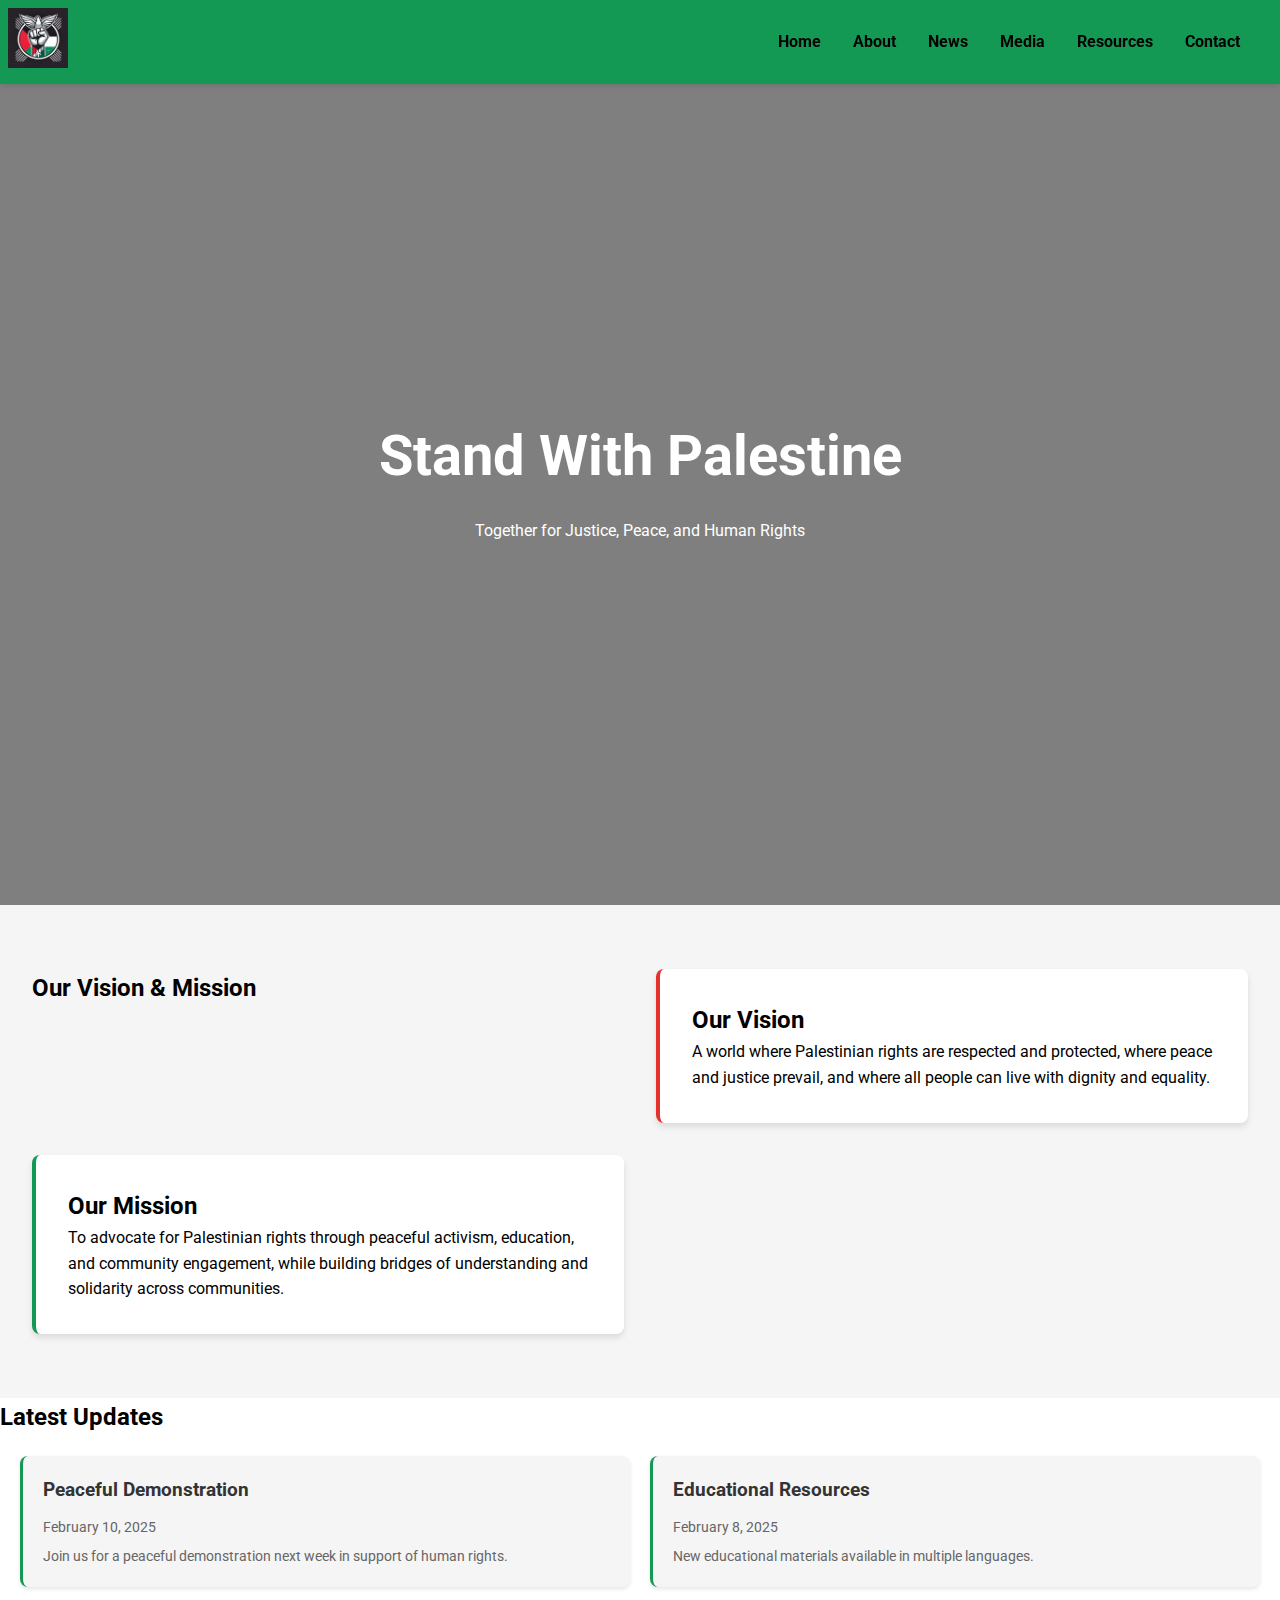
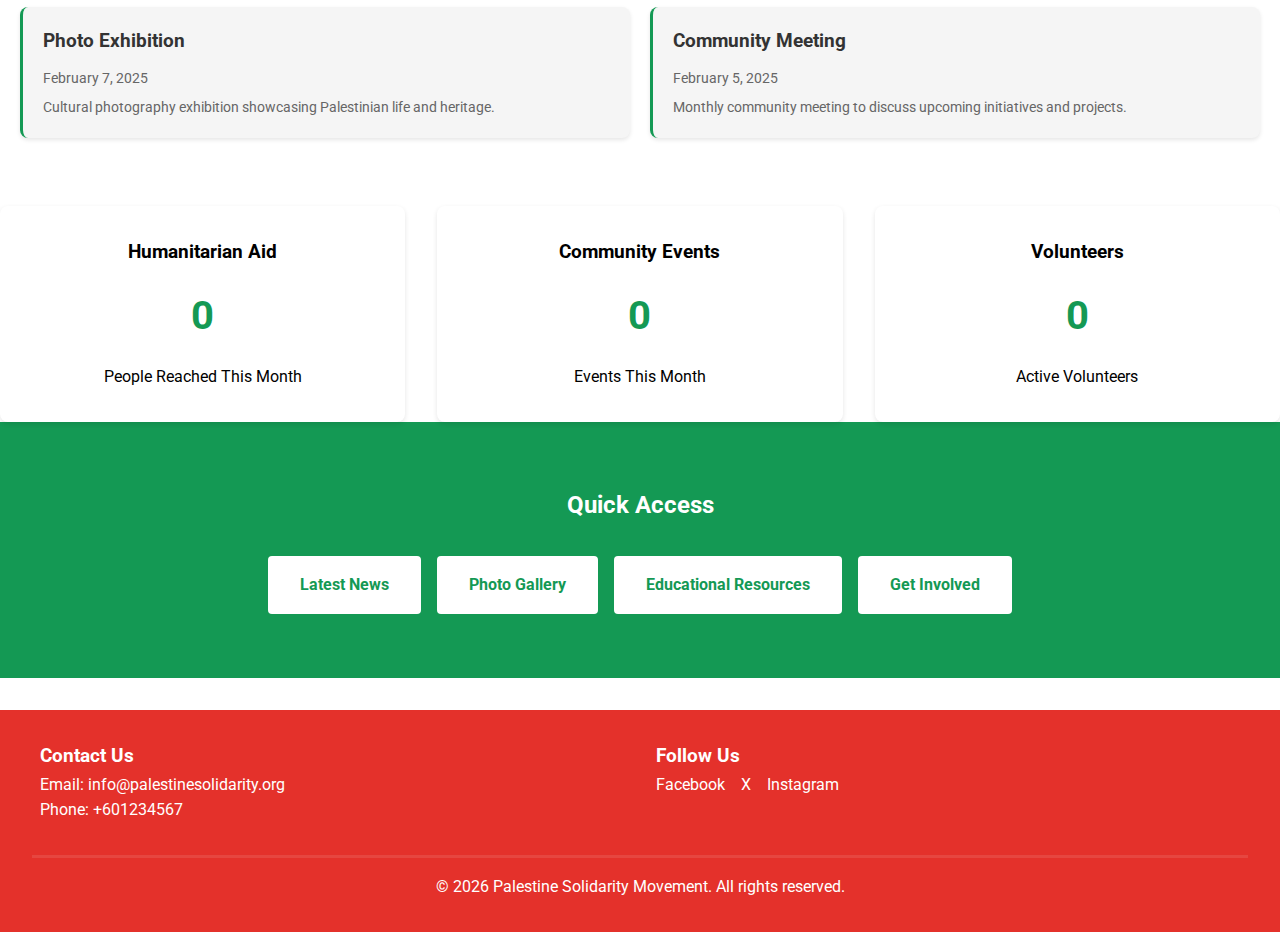
==== index.html @ ffd1c84c "Intial commit" ====
<!DOCTYPE html>
<html lang="en">
<head>
    <meta charset="UTF-8">
    <meta name="viewport" content="width=device-width, initial-scale=1.0">
    <title>Palestine Solidarity Movement</title>
    <link rel="stylesheet" href="css/style.css">
    <link href="https://fonts.googleapis.com/css2?family=Roboto:wght@400;700&display=swap" rel="stylesheet">
</head>
<body>
    <!-- Header Section: Contains the logo and navigation menu -->
    <header class="main-header">
        <!-- Logo container -->
        <div class="logo">
            <img src="image/logo.jpg" alt="Palestine Solidarity Logo" loading="lazy">
        </div>
        <!-- Navigation menu with mobile responsiveness -->
        <nav class="main-nav">
            <!-- Mobile menu button - only visible on small screens -->
            <button class="mobile-menu-btn" id="menuBtn" aria-label="Toggle navigation menu">☰</button>
            <!-- Navigation links -->
            <ul class="nav-links" id="navLinks">
                <li><a href="index.html" class="active" aria-current="page">Home</a></li>
                <li><a href="about.html">About</a></li>
                <li><a href="news.html">News</a></li>
                <li><a href="media.html">Media</a></li>
                <li><a href="resources.html">Resources</a></li>
                <li><a href="contact.html">Contact</a></li>
            </ul>
        </nav>
    </header>

    <!-- Hero Section -->
    <section class="hero">
        <div class="hero-content">
            <h1>Stand With Palestine</h1>
            <p>Together for Justice, Peace, and Human Rights</p>
        </div>
    </section>

    <!-- Vision & Mission Section -->
    <section class="vision-mission">
        <h2>Our Vision & Mission</h2>
        <div class="vision-box">
            <h2>Our Vision</h2>
            <p>A world where Palestinian rights are respected and protected, where peace and justice prevail, and where all people can live with dignity and equality.</p>
        </div>
        <div class="mission-box">
            <h2>Our Mission</h2>
            <p>To advocate for Palestinian rights through peaceful activism, education, and community engagement, while building bridges of understanding and solidarity across communities.</p>
        </div>
    </section>

    <!-- Latest Updates Section -->
    <section class="latest-updates">
        <div class="updates-container">
            <h2>Latest Updates</h2>
            <!-- Dynamic News Feed in 2x2 Grid -->
            <div class="news-grid" id="newsGrid">
                <div class="news-item">
                    <h3>Peaceful Demonstration</h3>
                    <p class="news-date">February 10, 2025</p>
                    <p class="news-excerpt">Join us for a peaceful demonstration next week in support of human rights.</p>
                </div>
                <div class="news-item">
                    <h3>Educational Resources</h3>
                    <p class="news-date">February 8, 2025</p>
                    <p class="news-excerpt">New educational materials available in multiple languages.</p>
                </div>
                <div class="news-item">
                    <h3>Photo Exhibition</h3>
                    <p class="news-date">February 7, 2025</p>
                    <p class="news-excerpt">Cultural photography exhibition showcasing Palestinian life and heritage.</p>
                </div>
                <div class="news-item">
                    <h3>Community Meeting</h3>
                    <p class="news-date">February 5, 2025</p>
                    <p class="news-excerpt">Monthly community meeting to discuss upcoming initiatives and projects.</p>
                </div>
            </div>
            
            <!-- Important Statistics -->
            <div class="statistics-grid">
                <div class="stat-card">
                    <h3>Humanitarian Aid</h3>
                    <div class="stat-number" id="aidNumber">0</div>
                    <p>People Reached This Month</p>
                </div>
                <div class="stat-card">
                    <h3>Community Events</h3>
                    <div class="stat-number" id="eventsNumber">0</div>
                    <p>Events This Month</p>
                </div>
                <div class="stat-card">
                    <h3>Volunteers</h3>
                    <div class="stat-number" id="volunteersNumber">0</div>
                    <p>Active Volunteers</p>
                </div>
            </div>
        </div>
    </section>

    <!-- Call to Action Section -->
    <section class="cta-section">
        <div class="cta-container">
            <h2>Quick Access</h2>      
            <div class="cta-buttons">
                <a href="news.html" class="cta-button">Latest News</a>
                <a href="media.html" class="cta-button">Photo Gallery</a>
                <a href="resources.html" class="cta-button">Educational Resources</a>
                <a href="contact.html" class="cta-button">Get Involved</a>
            </div>
        </div>
    </section>


    <!-- Footer -->
    <footer class="main-footer">
        <div class="footer-content">
            <div class="footer-section">
                <h3>Contact Us</h3>
                <p>Email: info@palestinesolidarity.org</p>
                <p>Phone: +601234567</p>
            </div>
            <div class="footer-section">
                <h3>Follow Us</h3>
                <div class="social-links">
                    <a href="https://www.facebook.com/palestinesolidarityuk/" class="social-link">Facebook</a>
                    <a href="https://x.com/PSCupdates?mx=2" class="social-link">X</a>
                    <a href="https://www.instagram.com/palestinesolidarityuk/" class="social-link">Instagram</a>
                </div>
            </div>
        </div>
        <div class="footer-bottom">
            <p>&copy; 2025 Palestine Solidarity Movement. All rights reserved.</p>
        </div>
    </footer>

    <script src="js/scripts.js"></script>
</body>
</html>
---- css/style.css ----
/* Color Variables - Define the main color scheme for the website */
:root {
    --palestine-red: #E4312b;    /* Used for highlighting and footer */
    --palestine-green: #149954;   /* Used for header and buttons */
    --palestine-black: #000000;   /* Used for text */
    --palestine-white: #FFFFFF;   /* Used for backgrounds */
    --shadow-light: 0 2px 5px rgba(0,0,0,0.1);  /* Subtle shadow */
    --shadow-medium: 0 4px 6px rgba(0,0,0,0.1);  /* Medium shadow */
}

/* Reset and Base Styles - Ensures consistent styling across browsers */
* {
    margin: 0;
    padding: 0;
    box-sizing: border-box; /* Include padding and border in element's total width and height */
}

/* Base body styles - Sets the foundation for the website's typography */
body {
    font-family: 'Roboto', sans-serif;  /* Modern, clean font */
    line-height: 1.6;                   /* Improved readability */
    color: var(--palestine-black);
    scroll-behavior: smooth;            /* Smooth scrolling for better UX */
}

.main-header {
    background-color: var(--palestine-green);
    padding: 0.5rem;
    box-shadow: 0 2px 5px rgba(0,0,0,0.1);
    position: fixed;
    width: 100%;
    top: 0;
    z-index: 1000;
    display: flex;
    align-items: center;  /* Aligns logo and nav items vertically */
    justify-content: space-between; /* Spaces logo and nav */
}

.logo img {
    width: 60px; /* Adjust size */
    height: auto;
    object-fit: cover;
}

.main-nav {
    display: flex;
    align-items: center; /* Ensures nav items align properly */
}

.nav-links {
    list-style: none;
    display: flex;
    align-items: center; /* Keeps all nav links aligned */
    margin: 0;
    padding: 0;
}

.nav-links li {
    margin-right: 2rem;
}

.nav-links a {
    text-decoration: none;
    color: var(--palestine-black);
    font-weight: bold;
    transition: color 0.3s;
}

.nav-links a:hover {
    color: var(--palestine-white);
}

.mobile-menu-btn {
    display: none;
}

/* Hero Section */
.hero {
    background: linear-gradient(rgba(0,0,0,0.5), rgba(0,0,0,0.5)), url('https://static.vecteezy.com/system/resources/previews/032/997/499/large_2x/crowd-protest-for-palestine-freedom-ai-generated-free-photo.jpg');
    background-size: cover;
    background-position: center;
    height: 95vh;
    display: flex;
    align-items: center;
    justify-content: center;
    text-align: center;
    color: var(--palestine-white);
    margin-top: 50px;
}

.hero-content h1 {
    font-size: 3.5rem;
    margin-bottom: 1rem;
}

/* Vision & Mission Section */
.vision-mission {
    display: grid;
    grid-template-columns: 1fr 1fr;
    gap: 2rem;
    padding: 4rem 2rem;
    background-color: #f5f5f5;
}

.vision-box, .mission-box {
    padding: 2rem;
    border-radius: 8px;
    background-color: var(--palestine-white);
    box-shadow: 0 4px 6px rgba(0,0,0,0.1);
}

.vision-box {
    border-left: 4px solid var(--palestine-red);
}

.mission-box {
    border-left: 4px solid var(--palestine-green);
}

/* Updates Section */
.updates {
    padding: 3rem 2rem;
    background-color: var(--palestine-white);
}

.updates h2 {
    text-align: center;
    margin-bottom: 2rem;
    color: var(--palestine-black);
}

.news1-container {
    display: grid;
    grid-template-columns: repeat(auto-fit, minmax(300px, 1fr));
    gap: 1.5rem;
    max-width: 1200px;
    margin: 0 auto;
}

.news-item {
    background-color: var(--palestine-white);
    border-radius: 8px;
    padding: 1.5rem;
    box-shadow: 0 2px 4px rgba(0,0,0,0.1);
    transition: transform 0.3s ease;
    border-left: 3px solid var(--palestine-green);
}

.news-item:hover {
    transform: translateY(-5px);
}

.news-item h3 {
    color: var(--palestine-black);
    margin-bottom: 0.5rem;
}

.news-item p {
    color: #666;
    font-size: 0.9rem;
}

.news-item .date {
    color: var(--palestine-green);
    font-size: 0.8rem;
    margin-top: 1rem;
}

/* Main Content Styles */
.main-content {
    padding: 2rem;
    max-width: 1200px;
    margin: 0 auto;
}

.featured-content {
    background-color: var(--palestine-white);
    padding: 2rem;
    border-radius: 8px;
    margin-bottom: 2rem;
    border-left: 4px solid var(--palestine-green);
}

/* Footer Styles */
.main-footer {
    background-color: var(--palestine-red);
    color: var(--palestine-white);
    padding: 2rem;
    margin-top: 2rem;
}

.footer-content {
    display: grid;
    grid-template-columns: repeat(auto-fit, minmax(250px, 1fr));
    gap: 2rem;
    max-width: 1200px;
    margin: 0 auto;
}

.social-links {
    display: flex;
    gap: 1rem;
}

.social-link {
    color: var(--palestine-white);
    text-decoration: none;
}

.footer-bottom {
    text-align: center;
    margin-top: 2rem;
    padding-top: 1rem;
    border-top: 3px solid rgba(255,255,255,0.1);
}

/* Responsive Design */
/* Large tablets and small desktops */
@media screen and (max-width: 1024px) {
    .vision-mission {
        grid-template-columns: 1fr;
        gap: 1.5rem;
        padding: 2rem 1.5rem;
    }

    .news1-container {
        grid-template-columns: repeat(2, 1fr);
    }
}

/* Tablets and large mobile devices */
@media screen and (max-width: 768px) {
    .mobile-menu-btn {
        display: block;
        background: none;
        border: none;
        color: var(--palestine-black);
        font-size: 1.5rem;
        cursor: pointer;
    }

    .nav-links {
        display: none;
        position: absolute;
        top: 100%;
        left: 0;
        width: 100%;
        background-color: var(--palestine-white);
        flex-direction: column;
        padding: 1rem;
    }

    .nav-links.active {
        display: flex;
    }

    .nav-links li {
        margin: 0.5rem 0;
    }

    .hero-content h1 {
        font-size: 2.5rem;
    }

    .news1-container {
        grid-template-columns: 1fr;
    }
}

/* Small mobile devices */
@media screen and (max-width: 480px) {
    .main-content {
        padding: 1rem;
    }

    .vision-mission {
        padding: 1rem;
    }

    .news-item {
        padding: 1rem;
    }

    .hero-content h1 {
        font-size: 2rem;
    }

    .featured-content {
        padding: 1.5rem;
    }
}

/* Statistics Grid Styles */
.statistics-grid {
    display: grid;
    grid-template-columns: repeat(auto-fit, minmax(200px, 1fr));
    gap: 2rem;
    margin-top: 3rem;
}

.stat-card {
    text-align: center;
    padding: 2rem;
    background-color: var(--palestine-white);
    border-radius: 8px;
    box-shadow: var(--shadow-light);
}

.stat-number {
    font-size: 2.5rem;
    font-weight: bold;
    color: var(--palestine-green);
    margin: 1rem 0;
}

/* Call to Action Section Styles */
.cta-section {
    background-color: var(--palestine-green);
    color: var(--palestine-white);
    padding: 4rem 2rem;
    text-align: center;
}

.cta-buttons {
    display: flex;
    gap: 1rem;
    justify-content: center;
    margin-top: 2rem;
}

.cta-button {
    padding: 1rem 2rem;
    background-color: var(--palestine-white);
    color: var(--palestine-green);
    text-decoration: none;
    border-radius: 4px;
    font-weight: bold;
    transition: transform 0.3s ease;
}

.cta-button:hover {
    transform: translateY(-3px);
}

/* Responsive Design for New Sections */
@media screen and (max-width: 768px) {
    .intro-grid {
        grid-template-columns: 1fr;
    }

    .statistics-grid {
        grid-template-columns: 1fr;
    }

    .cta-buttons {
        flex-direction: column;
    }

    .intro-container h2 {
        font-size: 2rem;
    }
}

/* Style for the news grid container */
.news-grid {
    /* Create a 2x2 grid layout */
    display: grid;
    /* Create two equal columns */
    grid-template-columns: repeat(2, 1fr);
    /* Add gap between grid items */
    gap: 20px;
    /* Add padding around the grid */
    padding: 20px;
}

/* Style for individual news items */
.news-item {
    /* Add background color */
    background-color: #f5f5f5;
    /* Add padding inside each news item */
    padding: 20px;
    /* Round the corners */
    border-radius: 8px;
    /* Add a subtle shadow */
    box-shadow: 0 2px 4px rgba(0, 0, 0, 0.1);
}

/* Style for news item title */
.news-item h3 {
    /* Add margin below the title */
    margin-bottom: 10px;
    /* Set text color */
    color: #333;
}

/* Style for news date */
.news-date {
    /* Make the date text smaller */
    font-size: 0.9em;
    /* Set a lighter color for the date */
    color: #666;
    /* Add margin below the date */
    margin-bottom: 8px;
}

/* Style for news excerpt */
.news-excerpt {
    /* Set text color */
    color: #444;
    /* Add line height for better readability */
    line-height: 1.4;
}

/* Make the grid responsive for mobile devices */
@media (max-width: 768px) {
    .news-grid {
        /* Change to single column on mobile */
        grid-template-columns: 1fr;
    }
}
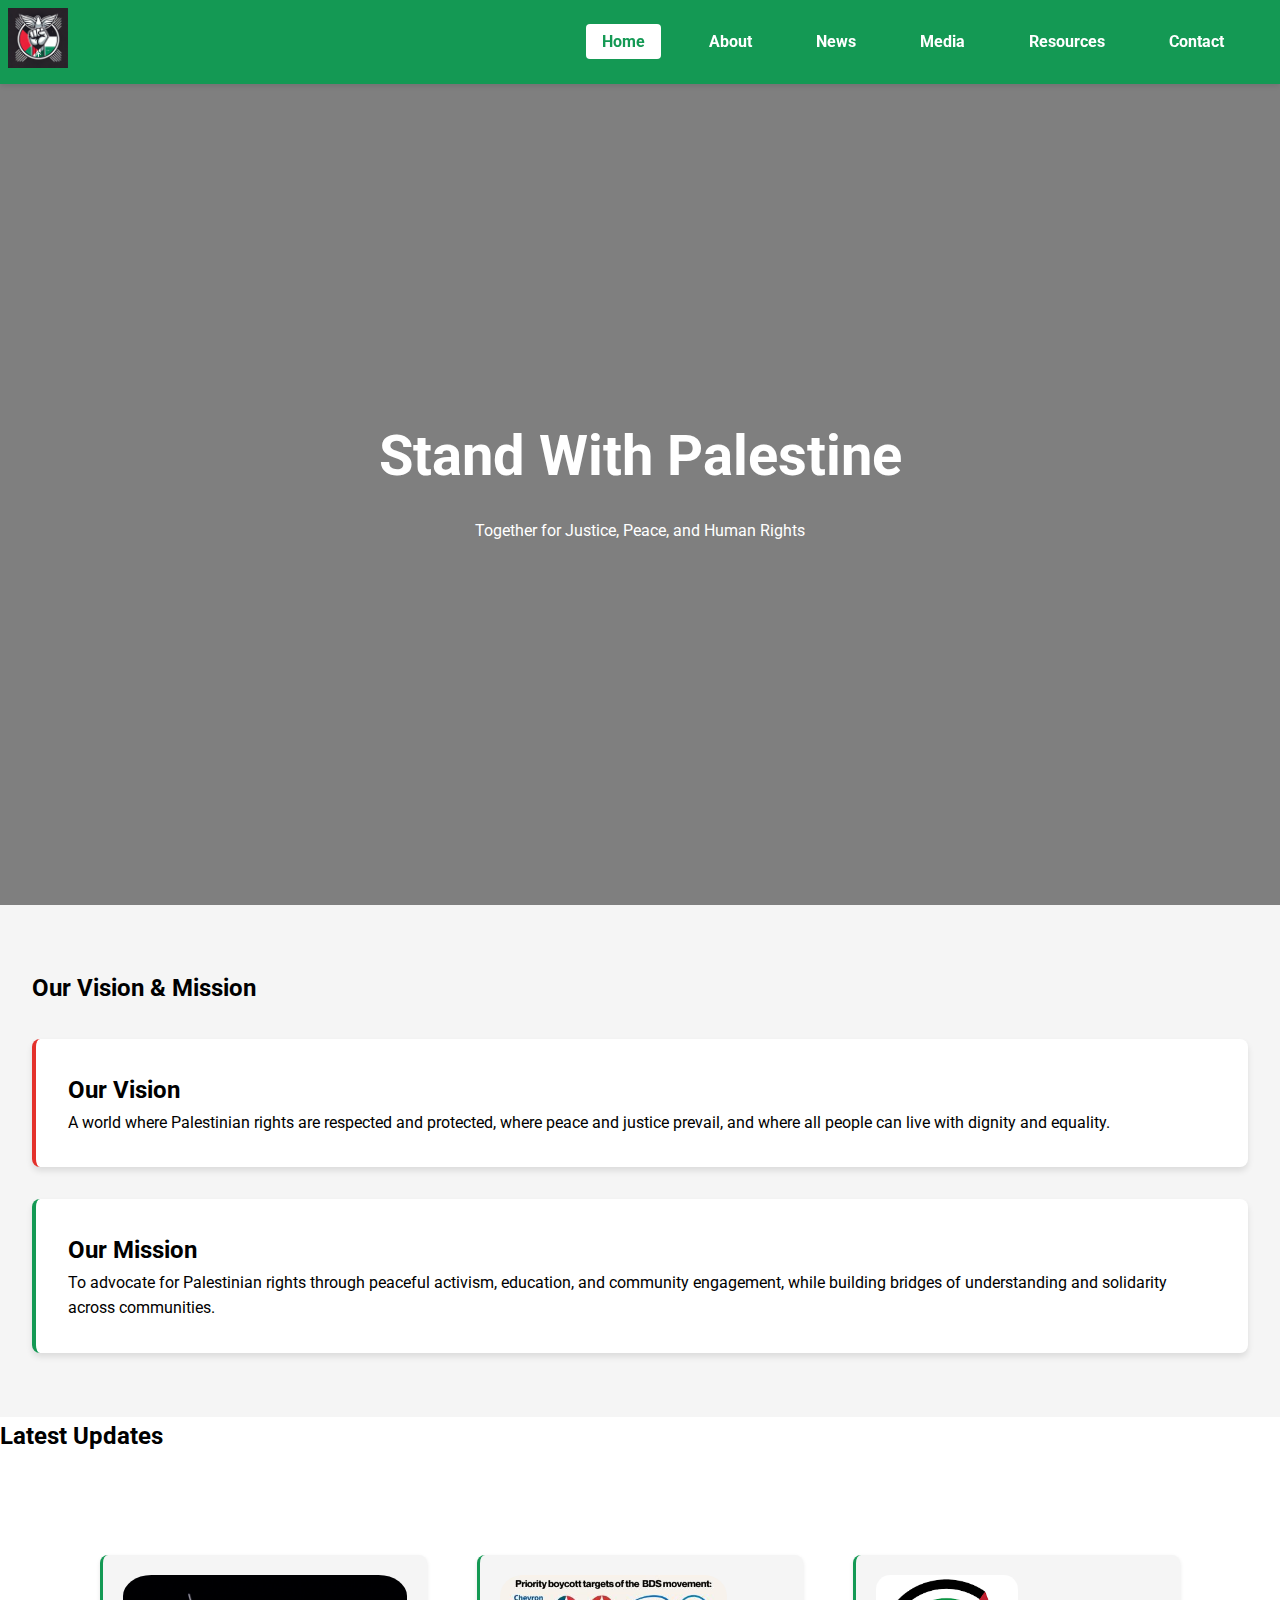
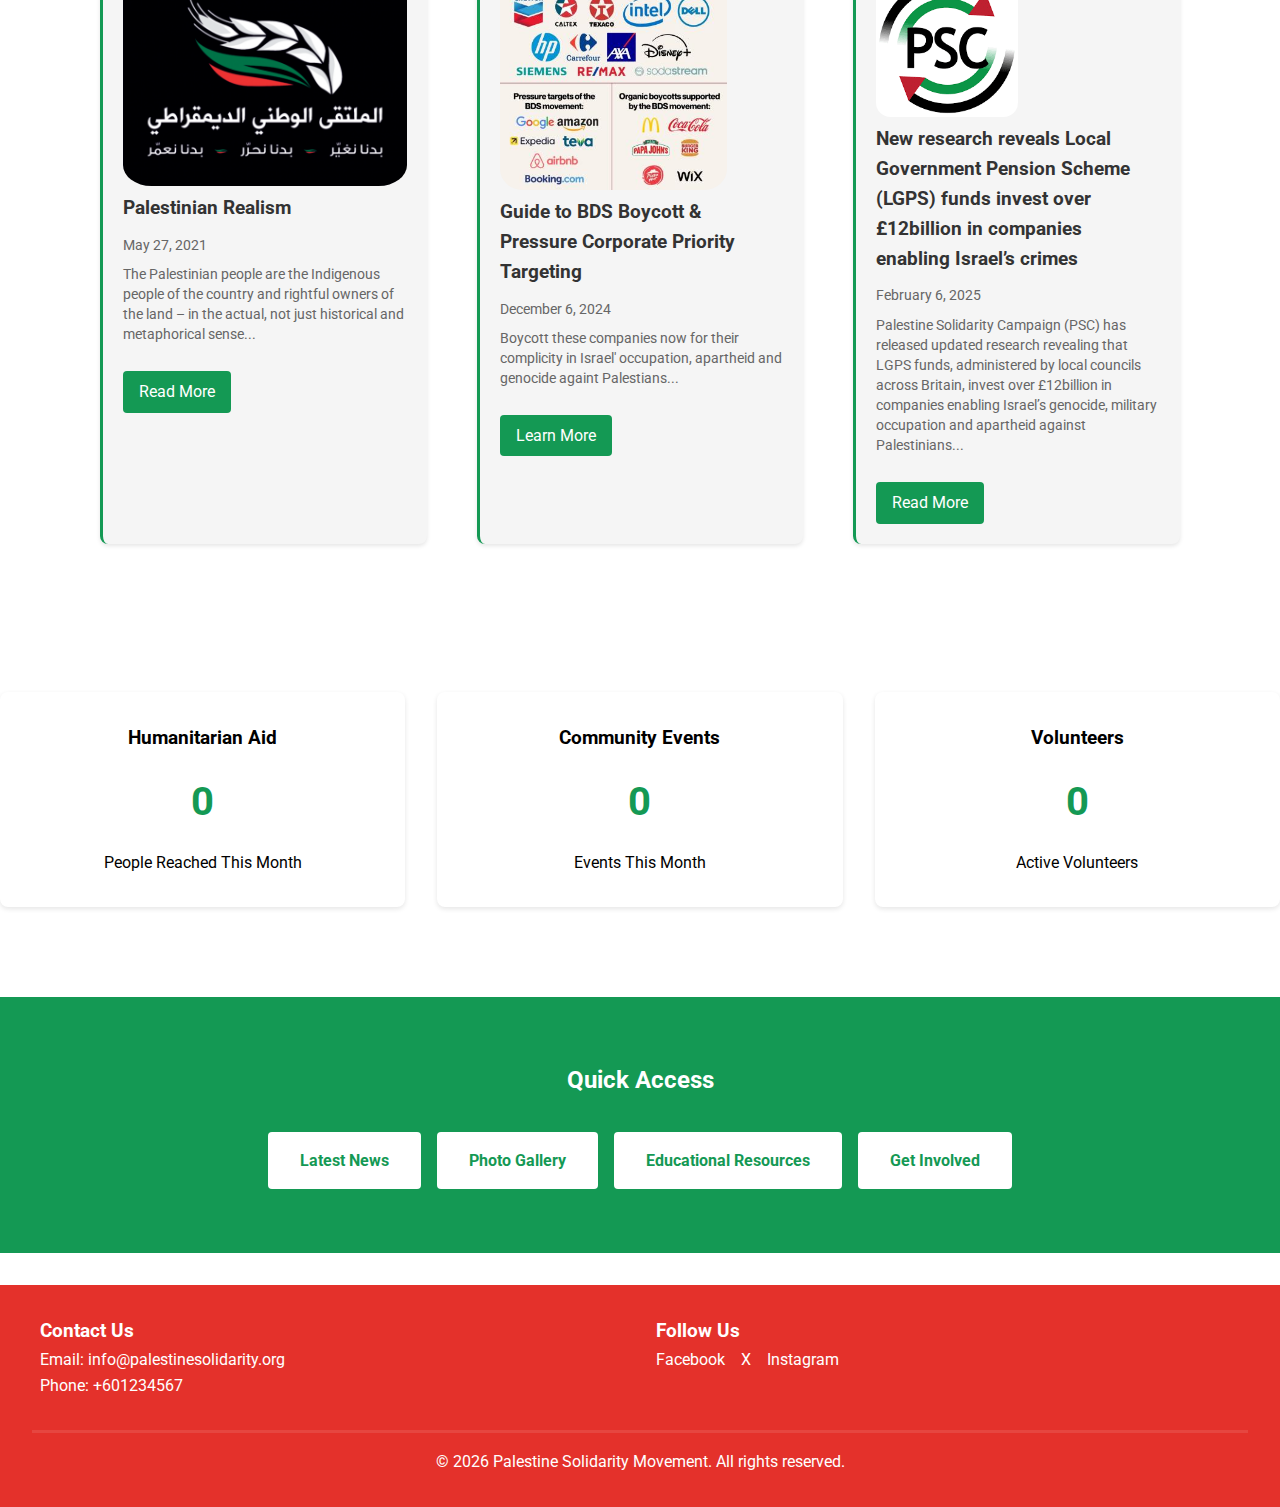
==== commit 960a7b11: "Updated all pages with latest changes" ====
--- a/index.html
+++ b/index.html
@@ -40,7 +40,9 @@
 
     <!-- Vision & Mission Section -->
     <section class="vision-mission">
-        <h2>Our Vision & Mission</h2>
+        <div>
+            <h2>Our Vision & Mission</h2>
+        </div>
         <div class="vision-box">
             <h2>Our Vision</h2>
             <p>A world where Palestinian rights are respected and protected, where peace and justice prevail, and where all people can live with dignity and equality.</p>
@@ -56,26 +58,30 @@
         <div class="updates-container">
             <h2>Latest Updates</h2>
             <!-- Dynamic News Feed in 2x2 Grid -->
-            <div class="news-grid" id="newsGrid">
+            <div class="news-grid" style="padding: 100px;" id="newsGrid">
                 <div class="news-item">
-                    <h3>Peaceful Demonstration</h3>
-                    <p class="news-date">February 10, 2025</p>
-                    <p class="news-excerpt">Join us for a peaceful demonstration next week in support of human rights.</p>
+                    <img src="image/article1.png" style="width: 100%; border-radius: 10%;"   alt="Featured Article" class="news-image">
+                    <h3>Palestinian Realism</h3>
+                    <p class="news-date">May 27, 2021</p>
+                    <p class="news-excerpt">The Palestinian people are the Indigenous people of the country and rightful owners of the land – in the actual, not just historical and metaphorical sense...</p>
+                    <br>
+                    <a href="https://thisweekinpalestine.com/palestinian-realism/" class="read-more">Read More</a>
                 </div>
                 <div class="news-item">
-                    <h3>Educational Resources</h3>
-                    <p class="news-date">February 8, 2025</p>
-                    <p class="news-excerpt">New educational materials available in multiple languages.</p>
+                    <img src="image/blog.jpg" style="width: 80%; border-radius: 10%;"   alt="Featured Article" class="news-image">
+                    <h3>Guide to BDS Boycott & Pressure Corporate Priority Targeting</h3>
+                    <p class="news-date">December 6, 2024</p>
+                    <p class="news-excerpt">Boycott these companies now for their complicity in Israel' occupation, apartheid and genocide againt Palestians...</p>
+                    <br>
+                    <a href="https://bdsmovement.net/Guide-to-BDS-Boycott" class="read-more">Learn More</a>
                 </div>
                 <div class="news-item">
-                    <h3>Photo Exhibition</h3>
-                    <p class="news-date">February 7, 2025</p>
-                    <p class="news-excerpt">Cultural photography exhibition showcasing Palestinian life and heritage.</p>
-                </div>
-                <div class="news-item">
-                    <h3>Community Meeting</h3>
-                    <p class="news-date">February 5, 2025</p>
-                    <p class="news-excerpt">Monthly community meeting to discuss upcoming initiatives and projects.</p>
+                    <img src="image/press1.png" style="width: 50%; border-radius: 10%;"   alt="Featured Article" class="news-image">
+                    <h3>New research reveals Local Government Pension Scheme (LGPS) funds invest over £12billion in companies enabling Israel’s crimes</h3>
+                    <p class="news-date">February 6, 2025</p>
+                    <p class="news-excerpt">Palestine Solidarity Campaign (PSC) has released updated research revealing that LGPS funds, administered by local councils across Britain, invest over £12billion in companies enabling Israel’s genocide, military occupation and apartheid against Palestinians...</p>
+                    <br>
+                    <a href="https://palestinecampaign.org/press-release-new-research-reveals-local-government-pension-scheme-lgps-funds-invest-over-12billion-in-companies-enabling-israels-crimes/" class="read-more">Read More</a>
                 </div>
             </div>
             
--- a/css/style.css
+++ b/css/style.css
@@ -10,30 +10,43 @@
 
 /* Reset and Base Styles - Ensures consistent styling across browsers */
 * {
-    margin: 0;
-    padding: 0;
+    margin: 0; /* Remove default margin from all elements */
+    padding: 0; /* Remove default padding from all elements */
     box-sizing: border-box; /* Include padding and border in element's total width and height */
 }
 
 /* Base body styles - Sets the foundation for the website's typography */
 body {
-    font-family: 'Roboto', sans-serif;  /* Modern, clean font */
-    line-height: 1.6;                   /* Improved readability */
-    color: var(--palestine-black);
-    scroll-behavior: smooth;            /* Smooth scrolling for better UX */
+    font-family: 'Roboto', sans-serif;  /* Modern, clean font for the body text */
+    line-height: 1.6;                   /* Improved readability by increasing line height */
+    color: var(--palestine-black);      /* Set text color to black */
+    scroll-behavior: smooth;            /* Enable smooth scrolling for better user experience */
 }
 
 .main-header {
-    background-color: var(--palestine-green);
-    padding: 0.5rem;
-    box-shadow: 0 2px 5px rgba(0,0,0,0.1);
-    position: fixed;
-    width: 100%;
-    top: 0;
-    z-index: 1000;
-    display: flex;
+    background-color: var(--palestine-green); /* Set header background color */
+    padding: 0.5rem; /* Add padding around the header */
+    box-shadow: 0 2px 5px rgba(0,0,0,0.1); /* Add subtle shadow for depth */
+    position: fixed; /* Fix the header at the top of the page */
+    width: 100%; /* Make header full width */
+    top: 0; /* Position at the top */
+    z-index: 1000; /* Ensure header is above other content */
+    display: flex; /* Use flexbox for layout */
     align-items: center;  /* Aligns logo and nav items vertically */
-    justify-content: space-between; /* Spaces logo and nav */
+    justify-content: space-between; /* Spaces logo and nav items evenly */
+    /* Add transition for smooth hiding/showing */
+    transition: transform 0.3s ease-in-out;
+}
+
+/* Add these new styles for header scroll behavior */
+.main-header.scroll-down {
+    /* Move the header up (hide it) */
+    transform: translateY(-100%);
+}
+
+.main-header.scroll-up {
+    /* Move the header back to its original position (show it) */
+    transform: translateY(0);
 }
 
 .logo img {
@@ -61,20 +74,49 @@
 
 .nav-links a {
     text-decoration: none;
-    color: var(--palestine-black);
+    color: var(--palestine-white);
     font-weight: bold;
-    transition: color 0.3s;
-}
-
-.nav-links a:hover {
+    padding: 0.5rem 1rem;
+    border-radius: 4px;
+    transition: all 0.3s ease;
+}
+
+.nav-links a.active {
+    background-color: var(--palestine-white);
+    color: var(--palestine-green);
+}
+
+.nav-links a:not(.active):hover {
+    background-color: rgba(255, 255, 255, 0.2);
     color: var(--palestine-white);
 }
 
 .mobile-menu-btn {
-    display: none;
-}
-
-/* Hero Section */
+    /* Reset default button styles */
+    display: none;  /* Hidden by default, shown only on mobile */
+    background: none;
+    border: none;
+    padding: 10px;
+    cursor: pointer;
+    
+    /* Style the button */
+    color: var(--palestine-white);
+    font-size: 24px;  /* Make the hamburger icon larger */
+    border-radius: 5px;
+    transition: background-color 0.3s ease;
+}
+
+/* Add hover effect */
+.mobile-menu-btn:hover {
+    background-color: rgba(255, 255, 255, 0.1);  /* Subtle highlight on hover */
+}
+
+/* Active state when menu is open */
+.mobile-menu-btn.active {
+    background-color: rgba(255, 255, 255, 0.2);  /* Slightly darker background when active */
+}
+
+/* Hero Section - Main visual area of the website */
 .hero {
     background: linear-gradient(rgba(0,0,0,0.5), rgba(0,0,0,0.5)), url('https://static.vecteezy.com/system/resources/previews/032/997/499/large_2x/crowd-protest-for-palestine-freedom-ai-generated-free-photo.jpg');
     background-size: cover;
@@ -93,10 +135,9 @@
     margin-bottom: 1rem;
 }
 
-/* Vision & Mission Section */
+/* Vision & Mission Section - Displays vision and mission statements */
 .vision-mission {
     display: grid;
-    grid-template-columns: 1fr 1fr;
     gap: 2rem;
     padding: 4rem 2rem;
     background-color: #f5f5f5;
@@ -117,7 +158,7 @@
     border-left: 4px solid var(--palestine-green);
 }
 
-/* Updates Section */
+/* Updates Section - Displays news or updates */
 .updates {
     padding: 3rem 2rem;
     background-color: var(--palestine-white);
@@ -166,7 +207,7 @@
     margin-top: 1rem;
 }
 
-/* Main Content Styles */
+/* Main Content Styles - Styles for the main content area */
 .main-content {
     padding: 2rem;
     max-width: 1200px;
@@ -181,7 +222,7 @@
     border-left: 4px solid var(--palestine-green);
 }
 
-/* Footer Styles */
+/* Footer Styles - Styles for the footer section */
 .main-footer {
     background-color: var(--palestine-red);
     color: var(--palestine-white);
@@ -214,7 +255,7 @@
     border-top: 3px solid rgba(255,255,255,0.1);
 }
 
-/* Responsive Design */
+/* Responsive Design - Adjust styles for different screen sizes */
 /* Large tablets and small desktops */
 @media screen and (max-width: 1024px) {
     .vision-mission {
@@ -231,12 +272,7 @@
 /* Tablets and large mobile devices */
 @media screen and (max-width: 768px) {
     .mobile-menu-btn {
-        display: block;
-        background: none;
-        border: none;
-        color: var(--palestine-black);
-        font-size: 1.5rem;
-        cursor: pointer;
+        display: block;  /* Show the button on mobile */
     }
 
     .nav-links {
@@ -245,9 +281,10 @@
         top: 100%;
         left: 0;
         width: 100%;
-        background-color: var(--palestine-white);
+        background-color: var(--palestine-green);  /* Match header color */
         flex-direction: column;
         padding: 1rem;
+        box-shadow: var(--shadow-medium);  /* Add shadow for depth */
     }
 
     .nav-links.active {
@@ -255,7 +292,30 @@
     }
 
     .nav-links li {
-        margin: 0.5rem 0;
+        margin: 0.8rem 0;  /* Add more spacing between menu items */
+        width: 100%;
+        text-align: center;
+    }
+
+    .nav-links a {
+        color: var(--palestine-white);  /* Make text white for better contrast */
+        display: block;
+        padding: 0.5rem;
+        font-size: 1.1rem;  /* Slightly larger text */
+    }
+
+    .nav-links a:hover {
+        background-color: rgba(255, 255, 255, 0.1);  /* Subtle highlight on hover */
+        border-radius: 4px;
+    }
+
+    .nav-links a.active {
+        background-color: rgba(255, 255, 255, 0.2);
+        color: var(--palestine-white);
+    }
+    
+    .nav-links a:not(.active):hover {
+        background-color: rgba(255, 255, 255, 0.1);
     }
 
     .hero-content h1 {
@@ -290,12 +350,13 @@
     }
 }
 
-/* Statistics Grid Styles */
+/* Statistics Grid Styles - Displays statistics in a grid layout */
 .statistics-grid {
     display: grid;
     grid-template-columns: repeat(auto-fit, minmax(200px, 1fr));
     gap: 2rem;
     margin-top: 3rem;
+    padding-bottom: 90px;
 }
 
 .stat-card {
@@ -342,7 +403,7 @@
     transform: translateY(-3px);
 }
 
-/* Responsive Design for New Sections */
+/* Responsive Design for New Sections - Adjust styles for different screen sizes */
 @media screen and (max-width: 768px) {
     .intro-grid {
         grid-template-columns: 1fr;
@@ -363,14 +424,12 @@
 
 /* Style for the news grid container */
 .news-grid {
-    /* Create a 2x2 grid layout */
+    /* Create a 3-column grid layout */
     display: grid;
-    /* Create two equal columns */
-    grid-template-columns: repeat(2, 1fr);
+    /* Create three equal columns */
+    grid-template-columns: repeat(3, 1fr);  /* Changed from 2 to 3 columns */
     /* Add gap between grid items */
-    gap: 20px;
-    /* Add padding around the grid */
-    padding: 20px;
+    gap: 50px;
 }
 
 /* Style for individual news items */
@@ -411,6 +470,20 @@
     line-height: 1.4;
 }
 
+.read-more {
+    display: inline-block;
+    padding: 0.5rem 1rem;
+    background: var(--palestine-green);
+    color: var(--palestine-white);
+    text-decoration: none;
+    border-radius: 4px;
+    transition: background-color 0.3s;
+}
+
+.read-more:hover {
+    background: var(--palestine-red);
+}
+
 /* Make the grid responsive for mobile devices */
 @media (max-width: 768px) {
     .news-grid {
